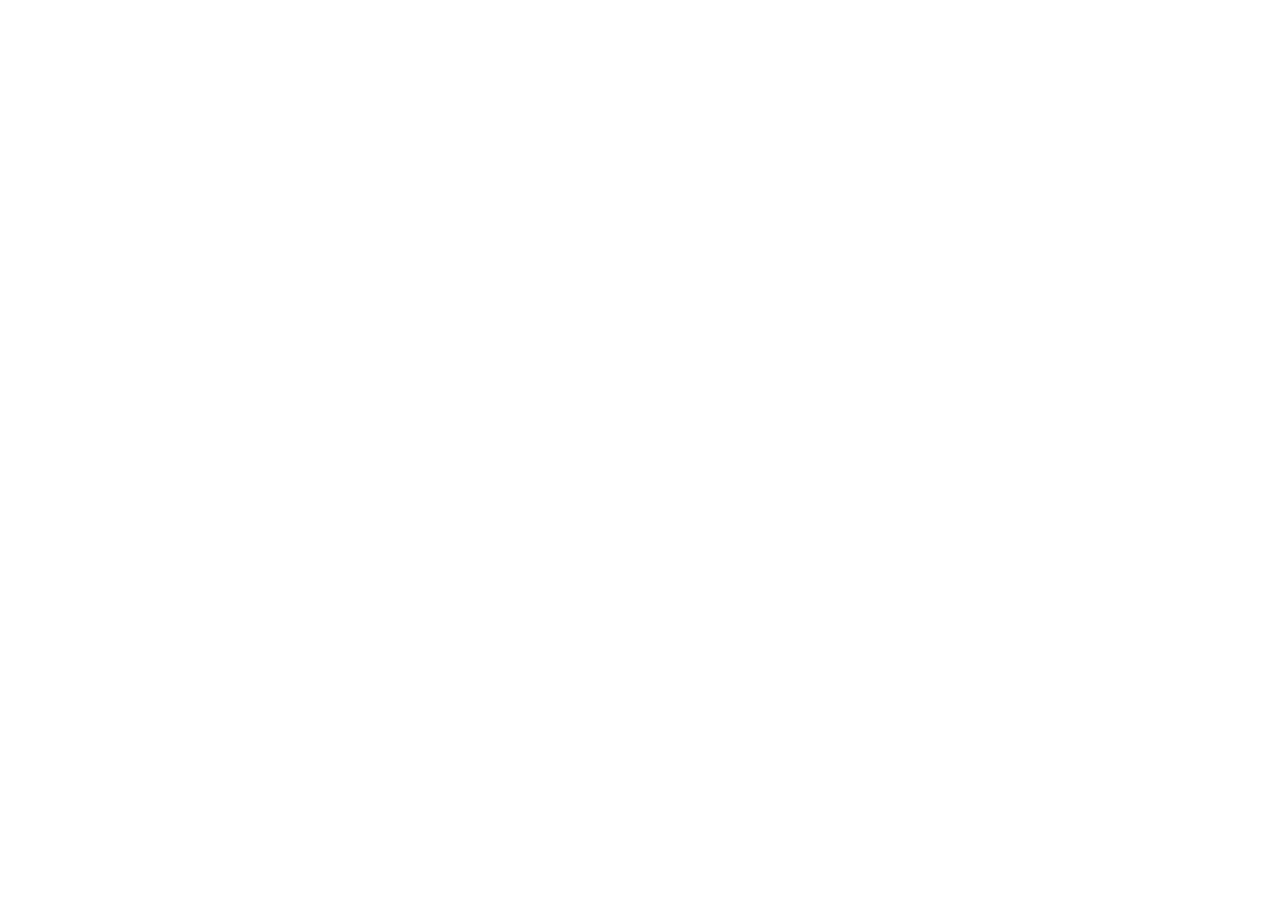
==== index.html @ e128556d "Entra ai Amanda" ====
<!DOCTYPE html>
<html lang="pt-br">
<head>
    <meta charset="UTF-8">
    <meta name="viewport" content="width=device-width, initial-scale=1.0">
    <title>Bradesco</title>
</head>
<body>
    <header>
        <nav>
            
        </nav>
    </header>
</body>
</html>
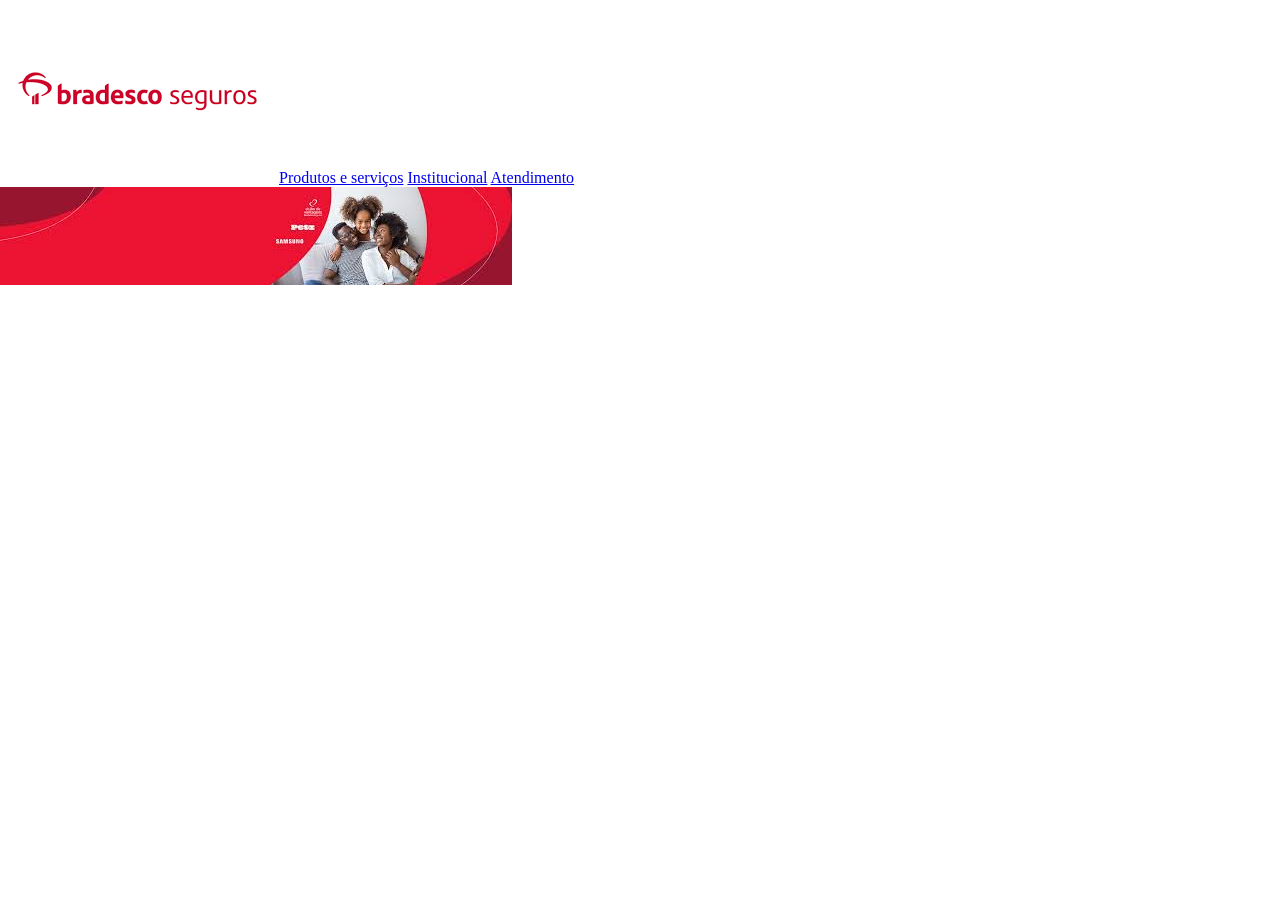
==== commit fa95e0c3: "Começamos o projeto" ====
--- a/index.html
+++ b/index.html
@@ -3,13 +3,25 @@
 <head>
     <meta charset="UTF-8">
     <meta name="viewport" content="width=device-width, initial-scale=1.0">
-    <title>Bradesco</title>
+    <link type="image/png" sizes="96x96" rel="icon" href="./imagens/icons8-bradesco-96.png">
+    <link rel="stylesheet" href="./style.css">
+    <title>Auto, Vida, Saúde, Residencial, Dental, Prêvidencia | Bradesco Seguros</title>
 </head>
 <body>
     <header>
         <nav>
-            
+            <img src="./imagens/bradesco seguros logo.png">
+            <a href="produtosserviços.html">Produtos e serviços</a>
+            <a href="institucional.html">Institucional</a>
+            <a href="atendimento">Atendimento</a>
         </nav>
     </header>
+    <main>
+        <section>
+            <article id="familiafeliz">
+                <img src="./imagens/BRADESCOFAMILIA.jpg">
+            </article>
+        </section>
+    </main>
 </body>
 </html>
--- a/style.css
+++ b/style.css
@@ -0,0 +1,8 @@
+* {
+    margin: 0%;
+    padding: 0%;
+}
+
+.familiafeliz {
+    background-image: url(./imagens/BRADESCOFAMILIA.jpg);
+}
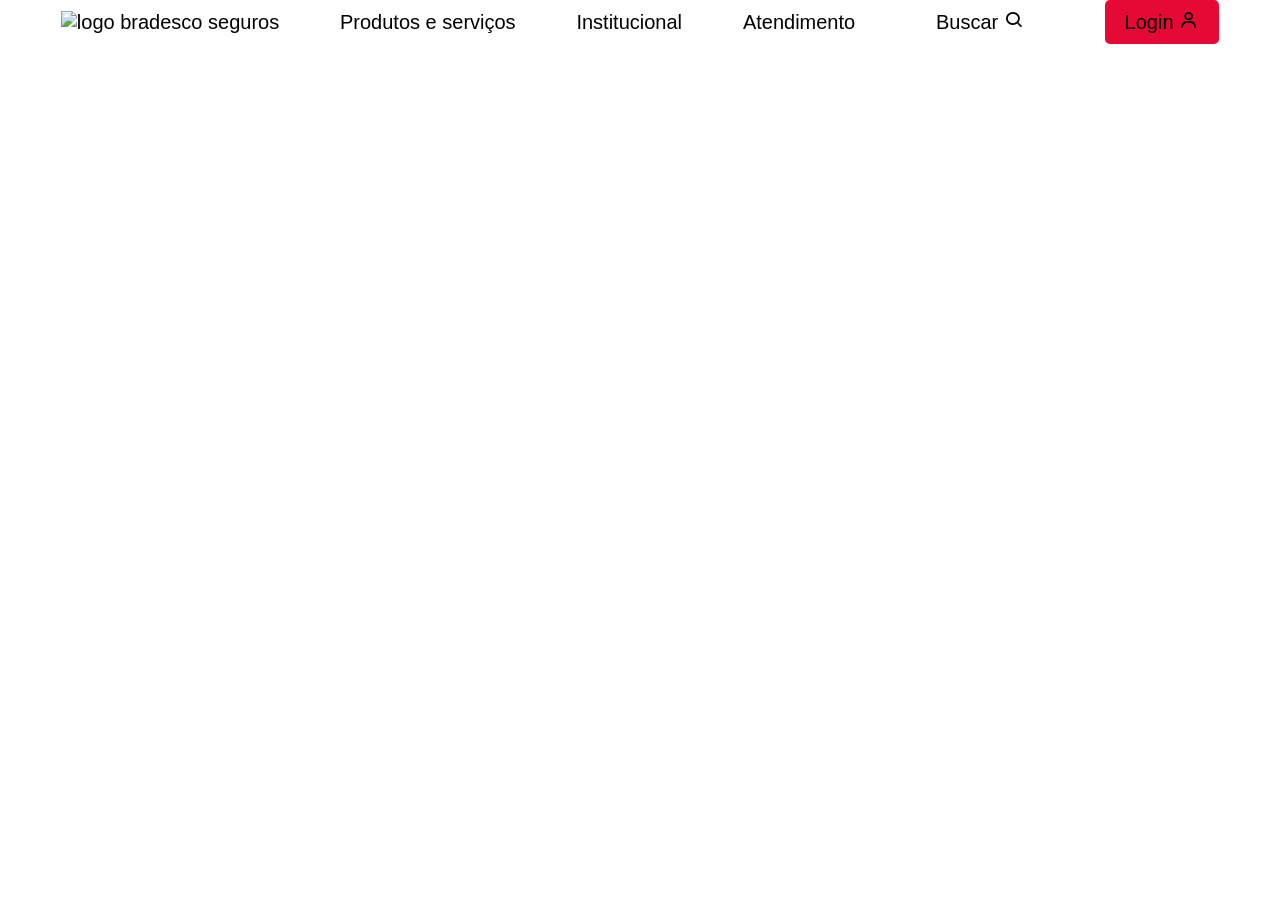
==== commit 53469066: "Alterei o index" ====
--- a/index.html
+++ b/index.html
@@ -5,21 +5,31 @@
     <meta name="viewport" content="width=device-width, initial-scale=1.0">
     <link type="image/png" sizes="96x96" rel="icon" href="./imagens/icons8-bradesco-96.png">
     <link rel="stylesheet" href="./style.css">
+    <link rel="stylesheet" href="https:/unpkg.com/boxicons@2.1.4/css/boxicons.min.css">
     <title>Auto, Vida, Saúde, Residencial, Dental, Prêvidencia | Bradesco Seguros</title>
 </head>
 <body>
     <header>
         <nav>
-            <img src="./imagens/bradesco seguros logo.png">
+            <a href="./index.html"><img src="./imagens/bradesco seguros logo.png" alt="logo bradesco seguros"></a>
             <a href="produtosserviços.html">Produtos e serviços</a>
             <a href="institucional.html">Institucional</a>
-            <a href="atendimento">Atendimento</a>
+            <a href="atendimento.html">Atendimento</a>
+            <div class="header-box-branco">
+            <a href="#">Buscar</a>
+            <i class="bx bx-search"></i>
+            </div>
+            <div class="header-box-vermelho">
+                <a href="#">Login</a>
+            <i class="bx bx-user"></i>
+            </div>
         </nav>
     </header>
     <main>
-        <section>
-            <article id="familiafeliz">
-                <img src="./imagens/BRADESCOFAMILIA.jpg">
+        <section class="banner">
+                <article class="Texto">
+                <h5 class="texto-pequeno">Seguro Residencial Bradesco</h5>
+                <h1 class="texto-grande">Descontos e cashback<br> na Petz e Samsung</h1>
             </article>
         </section>
     </main>
--- a/style.css
+++ b/style.css
@@ -1,8 +1,77 @@
+/*bradesco sans fonte*/
+@import url('https://fonts.cdnfonts.com/css/bradesco-sans');
+
 * {
     margin: 0%;
     padding: 0%;
+    box-sizing: border-box;
 }
 
-.familiafeliz {
-    background-image: url(./imagens/BRADESCOFAMILIA.jpg);
+
+nav {
+    font-family: 'Bradesco Sans', sans-serif;
+    font-size: 20px;
+    display: flex;
+    justify-content: space-evenly;
+    align-items: center;
+}
+
+nav a {
+    text-decoration: none;
+    color: black;
+}
+
+nav a:hover {
+    color: #e60935;
+}
+
+.header-box-branco {
+    background-color: #FFFFFF;
+    border-radius: 5px;
+    padding: 10px 20px;
+    position: relative;
+}
+.header-box-branco:hover {
+    border: 2px solid #e60935;
+    transition: 0.3s;
+}
+
+.header-box-vermelho {
+    background-color: #e60935;
+    border-radius: 5px;
+    padding: 10px 20px;
+    position: relative;
+}
+
+.header-box-vermelho:hover {
+    background-color: #FFFFFF;
+    border: 2px solid #e60935;
+    transition: 0.3s;
+}
+
+.header-box i {
+    padding: 5px;
+}
+
+.banner {
+    background-image: url(./imagens/Santander.png);
+    height: 500px;
+    width: 100%;
+    background-size: contain;
+    background-repeat: no-repeat;
+}
+
+h5 {
+    color: white;
+}
+
+h1 {
+    color: white
+}
+
+.Texto {
+    display: flex;
+    align-items: flex-start;
+    flex-direction: column;
+    font-size: 20px;
 }
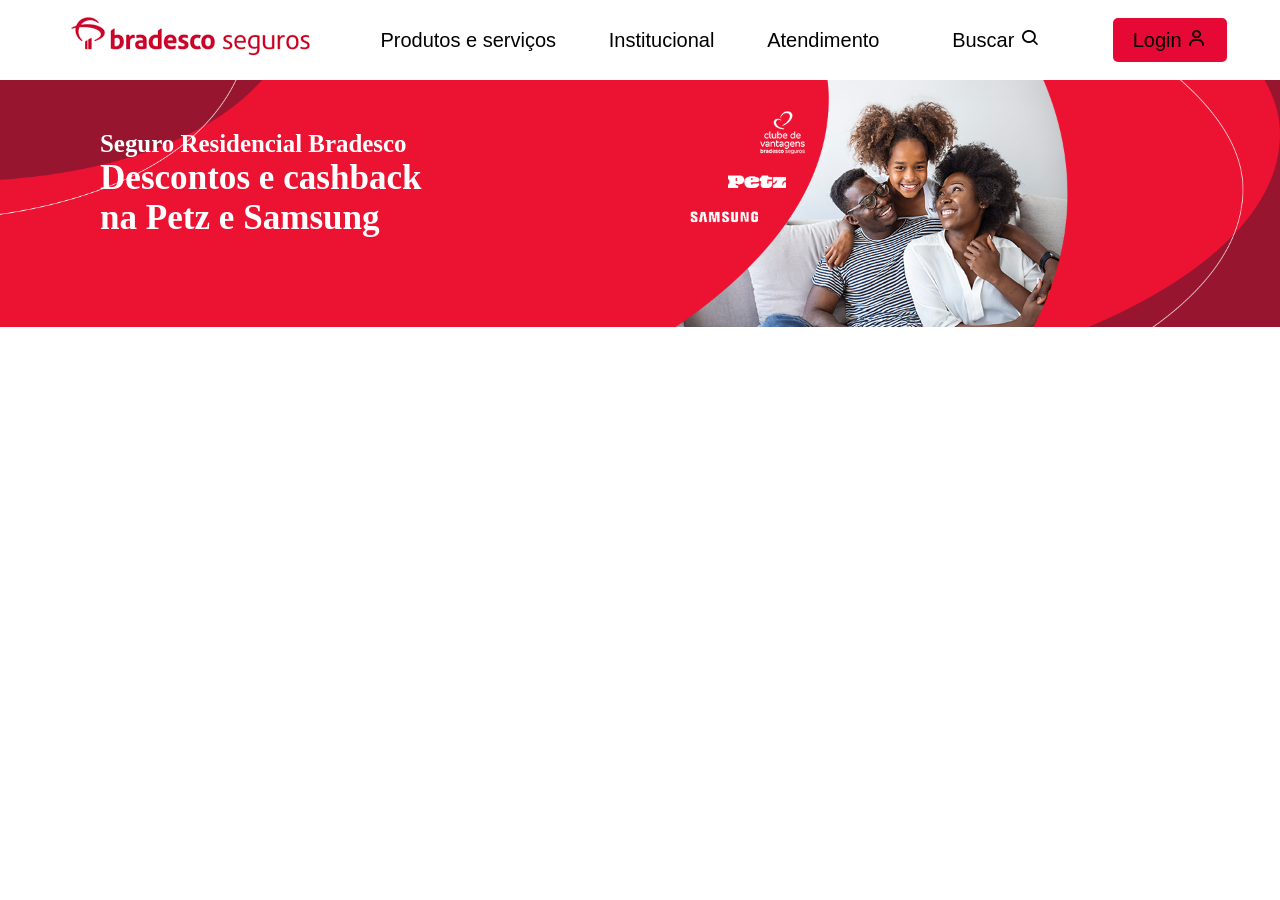
==== commit 2470521f: "Coloquei a logo" ====
--- a/index.html
+++ b/index.html
@@ -11,7 +11,7 @@
 <body>
     <header>
         <nav>
-            <a href="./index.html"><img src="./imagens/bradesco seguros logo.png" alt="logo bradesco seguros"></a>
+            <a href="./index.html"><img src="./imagens/Logo header.png" alt="logo bradesco seguros"></a>
             <a href="produtosserviços.html">Produtos e serviços</a>
             <a href="institucional.html">Institucional</a>
             <a href="atendimento.html">Atendimento</a>
@@ -29,7 +29,7 @@
         <section class="banner">
                 <article class="Texto">
                 <h5 class="texto-pequeno">Seguro Residencial Bradesco</h5>
-                <h1 class="texto-grande">Descontos e cashback<br> na Petz e Samsung</h1>
+                <h1 class="texto-pequeno">Descontos e cashback<br> na Petz e Samsung</h1>
             </article>
         </section>
     </main>
--- a/style.css
+++ b/style.css
@@ -73,5 +73,11 @@
     display: flex;
     align-items: flex-start;
     flex-direction: column;
-    font-size: 20px;
+    font-size: 30px;
+    padding: 50px 100px;
+}
+
+.texto-pequeno {
+    
+
 }
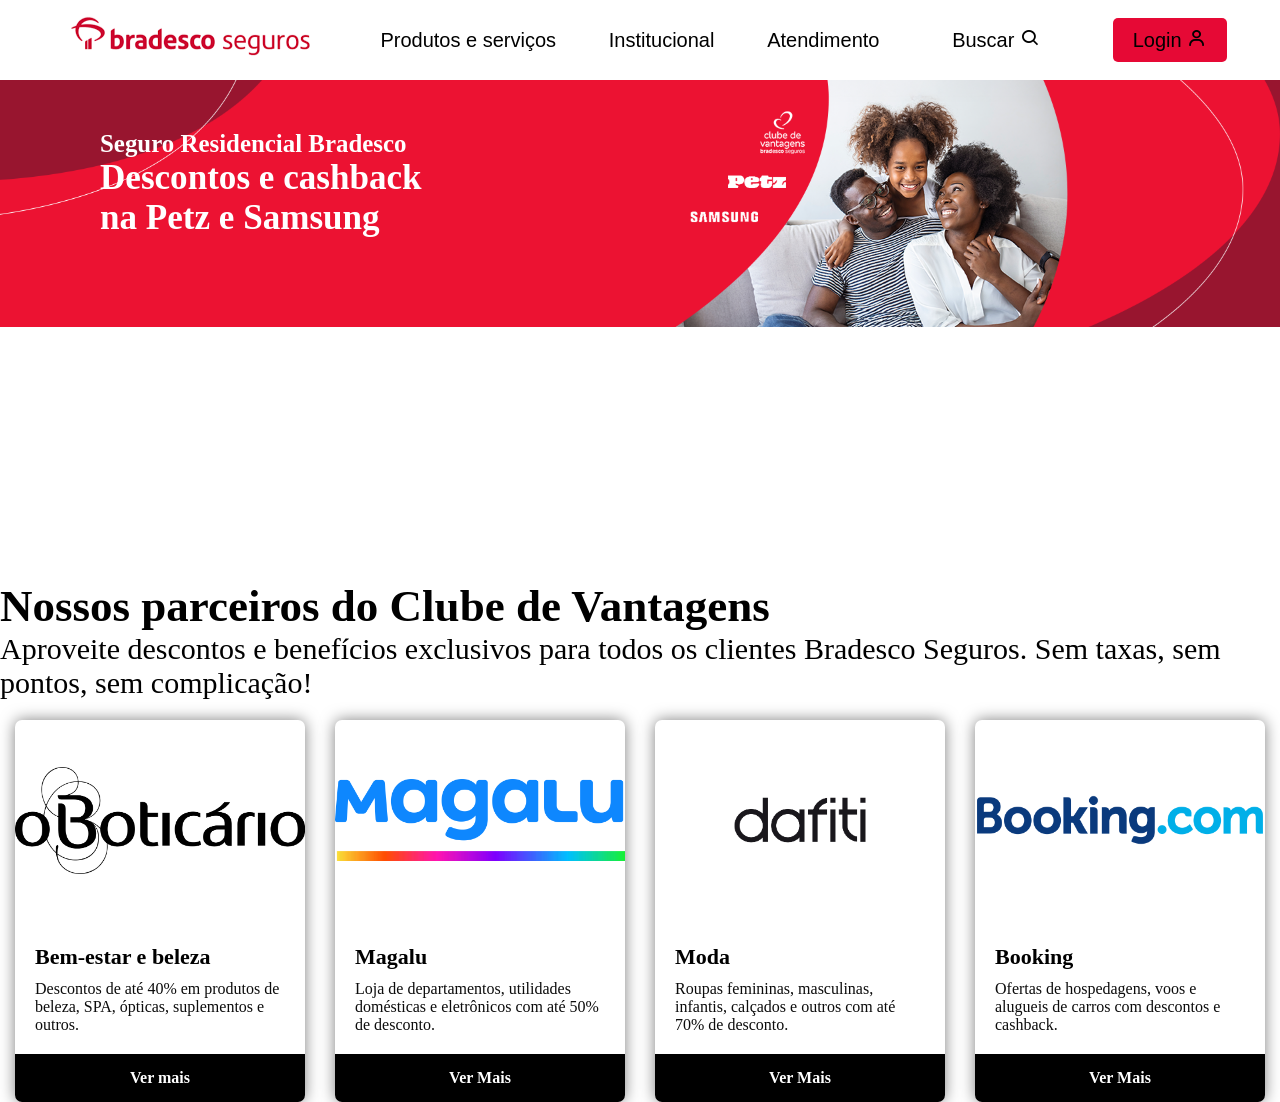
==== commit f062d2b0: "Fiz a parte das parcerias" ====
--- a/index.html
+++ b/index.html
@@ -33,5 +33,38 @@
             </article>
         </section>
     </main>
+    </article>
+    <section class="parcerias-empresariais">
+        <h2>Nossos parceiros do Clube de Vantagens</h2>
+        <p>Aproveite descontos e benefícios exclusivos para todos os clientes Bradesco Seguros. Sem taxas, sem pontos, sem complicação!</p>
+        </section>
+
+                <div class="cards">
+                <article class="card">
+                    <img src="./imagens/o-boticario-logo-4.png" alt="Oboticário">
+                    <h3>Bem-estar e beleza</h3>
+                    <p>Descontos de até 40% em produtos de beleza, SPA, ópticas, suplementos e outros.</p>
+                    <a href="#">Ver mais</a>
+                </article>
+                <article class="card">
+                    <img src="./imagens/magalu-logo-1.png" alt="Magalu">
+                    <h3>Magalu</h3>
+                    <p>Loja de departamentos, utilidades domésticas e eletrônicos com até 50% de desconto.</p>
+                    <a href="#">Ver Mais</a>
+                </article>
+                <article class="card">
+                    <img src="./imagens/dafiti.jpg" alt="Dafiti">
+                    <h3>Moda</h3>
+                    <p>Roupas femininas, masculinas, infantis, calçados e outros com até 70% de desconto.</p>
+                    <a href="#">Ver Mais</a>
+                </article>
+                <article class="card">
+                    <img src="./imagens/Booking.com-Logo.png" alt="Booking.com">
+                    <h3>Booking</h3>
+                    <p>Ofertas de hospedagens, voos e alugueis de carros com descontos e cashback.</p>
+                    <a href="#">Ver Mais</a>
+                </article>
+                </div>
+                
 </body>
 </html>
--- a/style.css
+++ b/style.css
@@ -77,7 +77,61 @@
     padding: 50px 100px;
 }
 
-.texto-pequeno {
-    
+.parcerias-empresariais {
+font-size: 30px;
+margin-bottom: 20px;
+margin-top: 0;
+}
 
+.cards {
+    display: flex;
+    gap: 30px;
+    justify-content: center;
+    align-items: center;
+    flex-wrap: wrap;
+}
+
+.card {
+    background-color: white;
+    width: 290px;
+    border-radius: 7px;
+    overflow: hidden;
+    box-shadow: 0 0 15px rgba(0, 0, 0, 0.5);
+}
+
+.card:hover {
+    transform: translateY(-10px);
+    transition: 0.5s;
+}
+
+.card img {
+    width: 100%;
+    height: 200px;
+    object-fit: contain;
+}
+
+.card h3 {
+    padding: 20px 20px 10px;
+    font-size: 22px;
+}
+
+.card p {
+    padding: 0 20px;
+    color: #0c0c0c;
+    margin-bottom: 20px;
+}
+
+.card a {
+    display: block;
+    text-align: center;
+    background-color: black;
+    color: white;
+    text-decoration: none;
+    padding: 15px;
+    font-weight: bold;
+}
+
+.card a:hover {
+    background-color: cornflowerblue;
+    transition: 0.5s;
 }
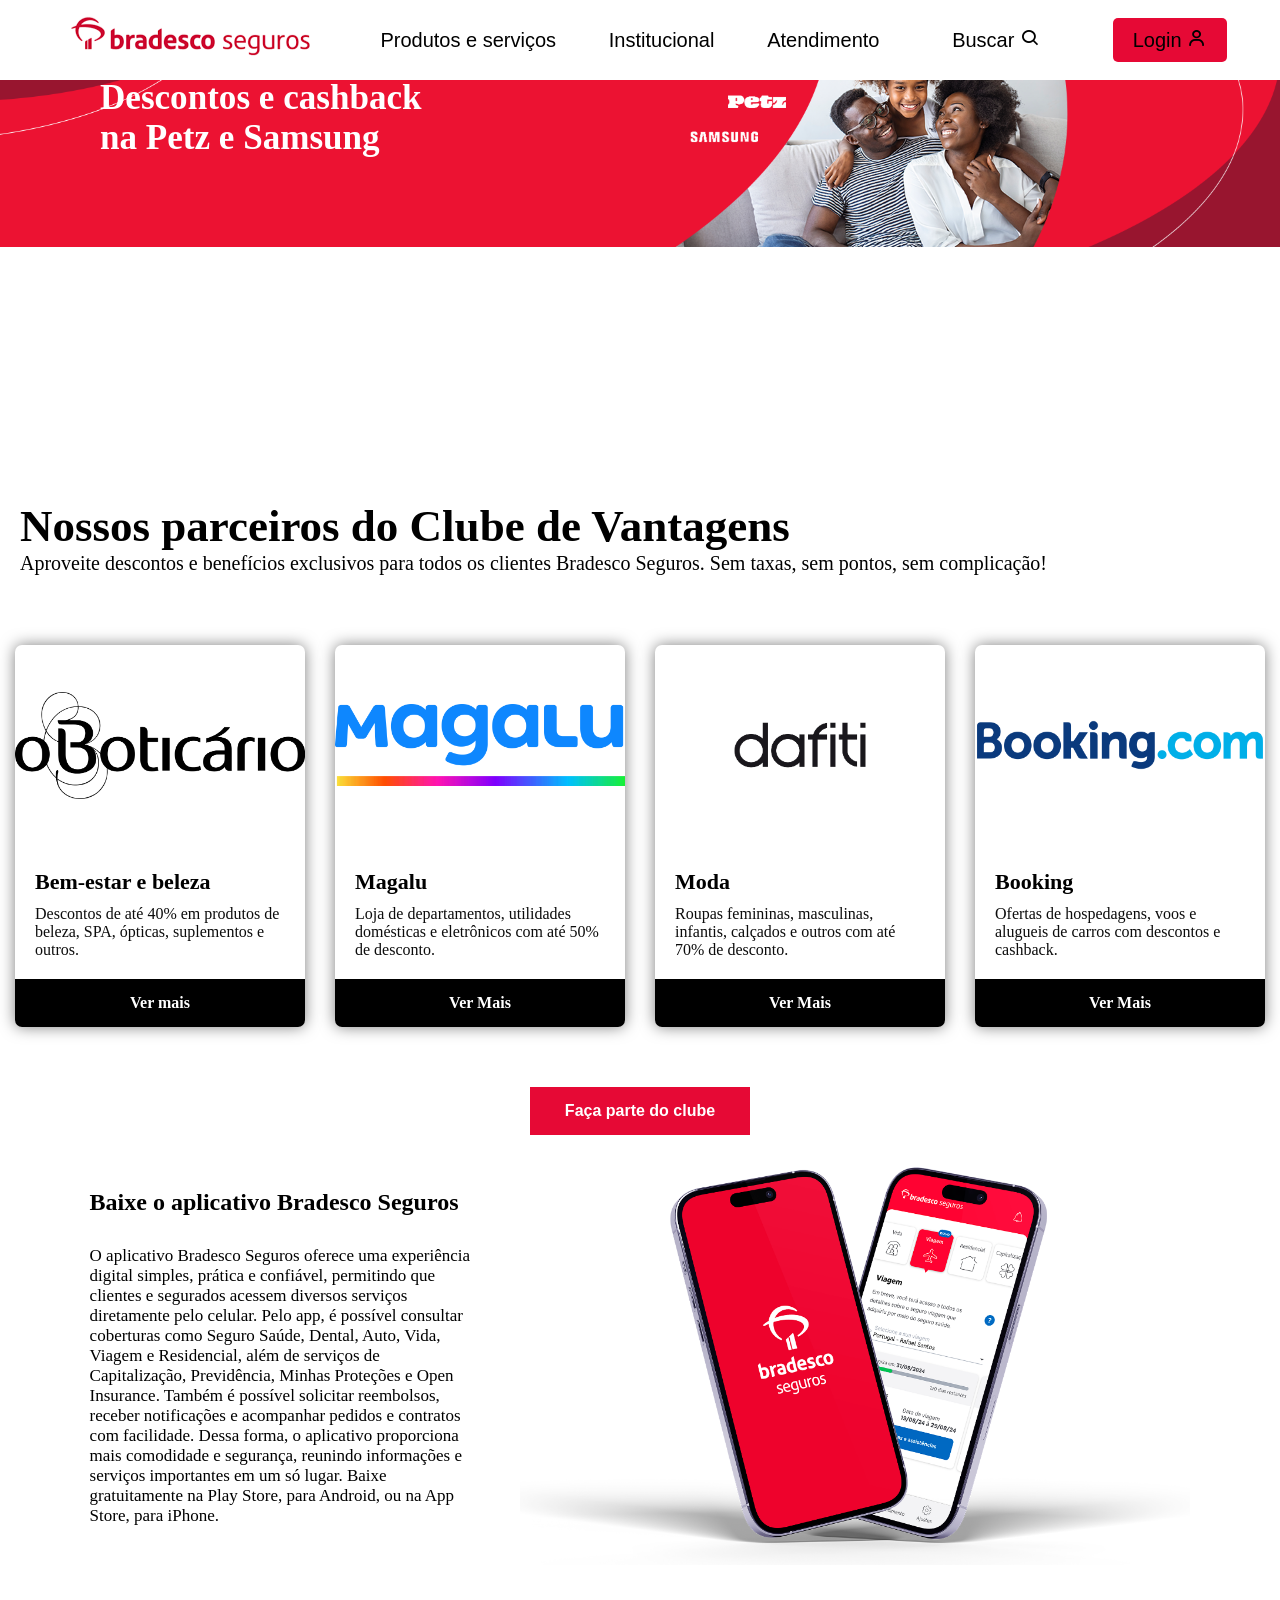
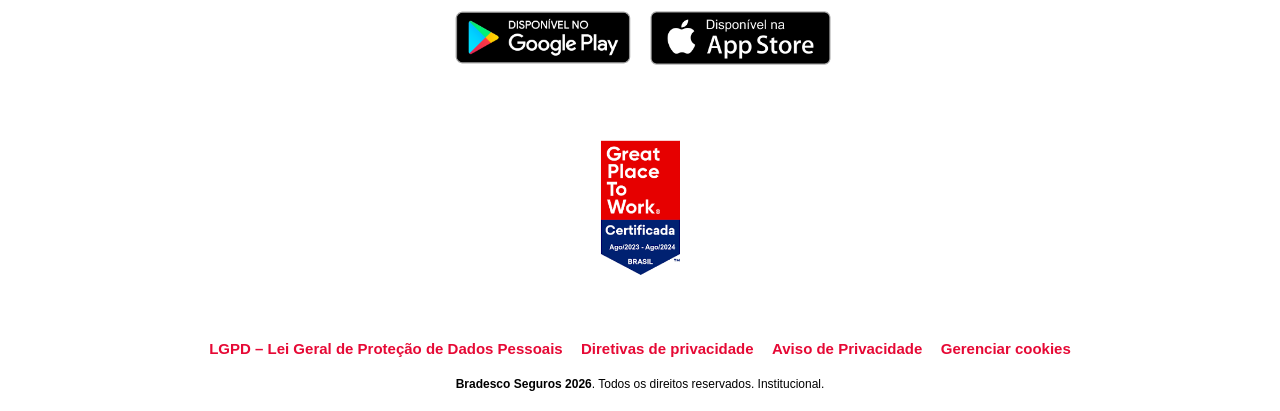
==== commit 683cb07b: "Terminei finalmente" ====
--- a/index.html
+++ b/index.html
@@ -65,6 +65,39 @@
                     <a href="#">Ver Mais</a>
                 </article>
                 </div>
+                <div class="botoes">
+                <button class="btn">Faça parte do clube</button>
+                </div>
+                <section class="container">
+                <div class="aplicativo">
+                    <h2>Baixe o aplicativo Bradesco Seguros</h2>
+                    <p>O aplicativo Bradesco Seguros oferece uma experiência digital simples, prática e confiável, permitindo que clientes e segurados acessem diversos serviços diretamente pelo celular. Pelo app, é possível consultar coberturas como Seguro Saúde, Dental, Auto, Vida, Viagem e Residencial, além de serviços de Capitalização, Previdência, Minhas Proteções e Open Insurance. Também é possível solicitar reembolsos, receber notificações e acompanhar pedidos e contratos com facilidade. Dessa forma, o aplicativo proporciona mais comodidade e segurança, reunindo informações e serviços importantes em um só lugar. Baixe gratuitamente na Play Store, para Android, ou na App Store, para iPhone.</p>
+                    </div>
+                <div class="img-especifica">
+                    <img src="./imagens/ImageMedia-BSC.png" height="400px">
+                </div>
+                </section>
+        <div class="osdois">
+            <img class="google" src="./imagens/googleplay.png">
+            <img class="apple" src="./imagens/iioioioioioioio.png">
+        </div>
+        <footer>
+            <section class="rodape">
+                <article class="selo">
+                    <img src="./assets/selo footer.png" alt="Certificado Bradesco">
+                </article>
+                <article class="navdebaixo">
+                    <a href="#">LGPD – Lei Geral de Proteção de Dados Pessoais</a>
+                    <a href="#">Diretivas de privacidade</a>
+                    <a href="#">Aviso de Privacidade</a>
+                    <a href="#">Gerenciar cookies</a>
+                </article>
+                <article class="direitos">
+                    <p><strong>Bradesco Seguros 2026</strong>. Todos os direitos reservados. Institucional.</p>
+                    <i></i>
+                </article>
+            </section>
+        </footer>
                 
 </body>
 </html>
--- a/style.css
+++ b/style.css
@@ -5,6 +5,12 @@
     margin: 0%;
     padding: 0%;
     box-sizing: border-box;
+}
+
+header {
+background-color: #FFFFFF;
+width: 100%;
+position: fixed;
 }
 
 
@@ -81,6 +87,12 @@
 font-size: 30px;
 margin-bottom: 20px;
 margin-top: 0;
+padding-bottom: 50px;
+margin-left: 20px;
+} 
+
+.parcerias-empresariais p {
+    font-size: 20px;
 }
 
 .cards {
@@ -89,6 +101,7 @@
     justify-content: center;
     align-items: center;
     flex-wrap: wrap;
+    text-decoration: none;
 }
 
 .card {
@@ -134,4 +147,105 @@
 .card a:hover {
     background-color: cornflowerblue;
     transition: 0.5s;
+}
+
+.botoes {
+    display: flex;
+    gap: 20px;
+    display: flex;
+    justify-content: center;
+    align-items: center;
+    margin-top: 60px;
+}
+
+button {
+    padding: 15px 35px;
+    border: none;
+    font-size: 16px;
+    font-weight: bold;
+    cursor: pointer;
+    transition: 0.5s;
+}
+
+.btn {
+    background-color: #e60935;
+    color: white;
+}
+
+.btn:hover {
+    background-color: rgb(175, 10, 10);
+    color: white;
+    transition: 0.5s;
+}
+
+.container {
+    display: flex;
+    align-items: center;
+    justify-content: space-between;
+    gap: 40px;
+    padding: 30px 7%;
+}
+
+.aplicativo {
+width: 55%;
+}
+
+.aplicativo h2 {
+    margin-bottom: 30px;
+}
+
+.aplicativo p {
+    margin-top: 0;
+    margin-bottom: 20px;
+    font-size: 17px;
+}
+
+.img-especifica {
+    width: 80%;
+    height: 50%;
+    object-fit: contain;
+}
+
+.osdois {
+    display: flex;
+    justify-content: center;
+    align-items: center;
+}
+
+.google {
+    width: 200px;
+}
+.apple {
+    width: 195px;
+}
+
+footer {
+    font-family: 'Bradesco Sans', sans-serif;
+    width: 100%;
+}
+
+footer .selo{
+    margin: 60px;
+    display: flex;
+    justify-content: center;
+}
+footer img{
+    width: 100px;
+}
+footer .navdebaixo{
+    display: flex;
+    justify-content: space-around;
+    margin: 20px 200px;
+}
+footer a{
+    text-decoration: none;
+    color: #e60935;
+    font-weight: 700;
+    font-size: 15px;
+}
+footer .direitos{
+    margin: 20px;
+    font-size: 12px;
+    display: flex;
+    justify-content: center;
 }
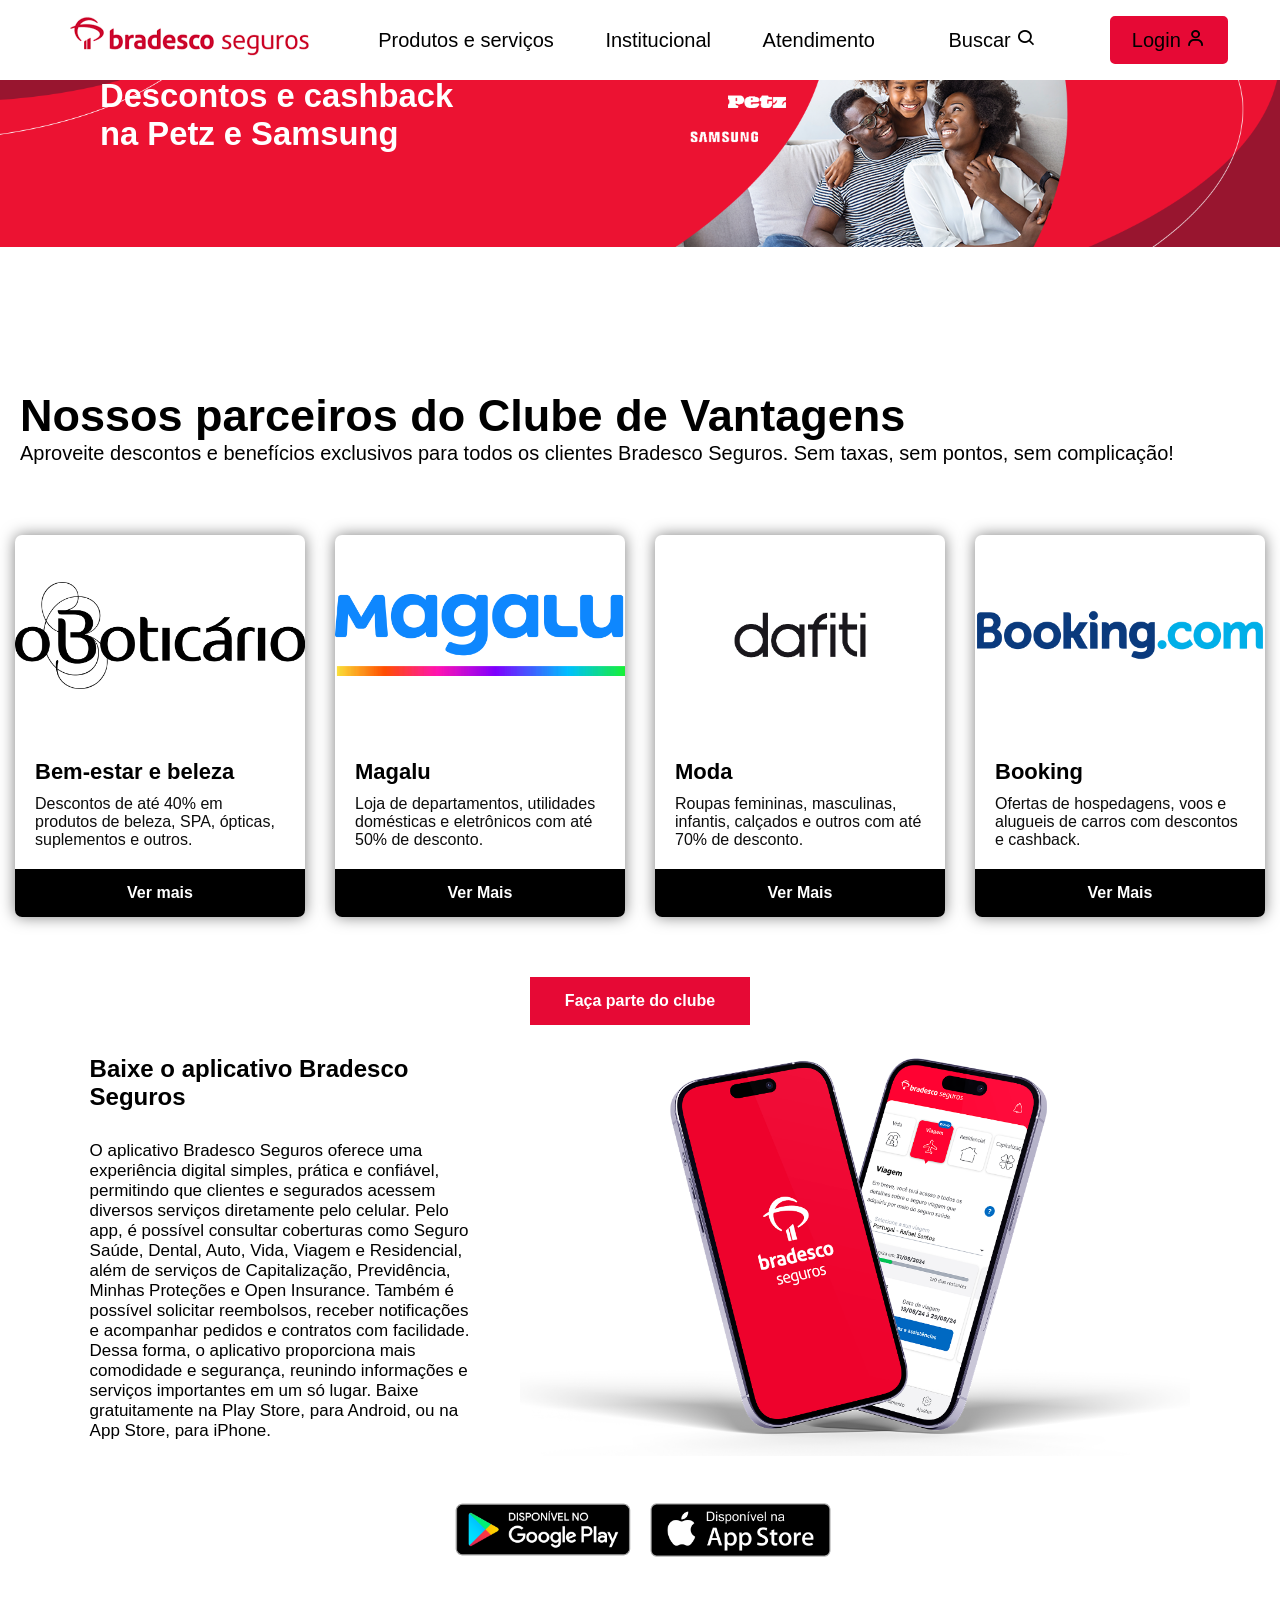
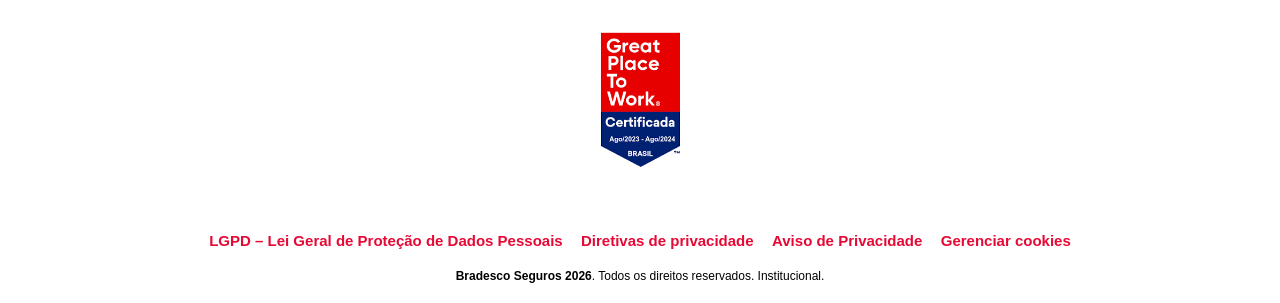
==== commit 5c380a37: "vers final" ====
--- a/index.html
+++ b/index.html
@@ -32,13 +32,12 @@
                 <h1 class="texto-pequeno">Descontos e cashback<br> na Petz e Samsung</h1>
             </article>
         </section>
-    </main>
+    
     </article>
     <section class="parcerias-empresariais">
         <h2>Nossos parceiros do Clube de Vantagens</h2>
         <p>Aproveite descontos e benefícios exclusivos para todos os clientes Bradesco Seguros. Sem taxas, sem pontos, sem complicação!</p>
         </section>
-
                 <div class="cards">
                 <article class="card">
                     <img src="./imagens/o-boticario-logo-4.png" alt="Oboticário">
@@ -81,6 +80,7 @@
             <img class="google" src="./imagens/googleplay.png">
             <img class="apple" src="./imagens/iioioioioioioio.png">
         </div>
+    </main>
         <footer>
             <section class="rodape">
                 <article class="selo">
--- a/style.css
+++ b/style.css
@@ -34,6 +34,7 @@
 .header-box-branco {
     background-color: #FFFFFF;
     border-radius: 5px;
+    border: 2px solid #FFFFFF;
     padding: 10px 20px;
     position: relative;
 }
@@ -45,6 +46,7 @@
 .header-box-vermelho {
     background-color: #e60935;
     border-radius: 5px;
+    border: 2px solid #e60935;
     padding: 10px 20px;
     position: relative;
 }
@@ -61,12 +63,16 @@
 
 .banner {
     background-image: url(./imagens/Santander.png);
-    height: 500px;
+    height: 390px;
     width: 100%;
     background-size: contain;
     background-repeat: no-repeat;
 }
 
+main {
+    font-family: 'Bradesco Sans', sans-serif;
+}
+
 h5 {
     color: white;
 }
@@ -79,7 +85,7 @@
     display: flex;
     align-items: flex-start;
     flex-direction: column;
-    font-size: 30px;
+    font-size: 28px;
     padding: 50px 100px;
 }
 
